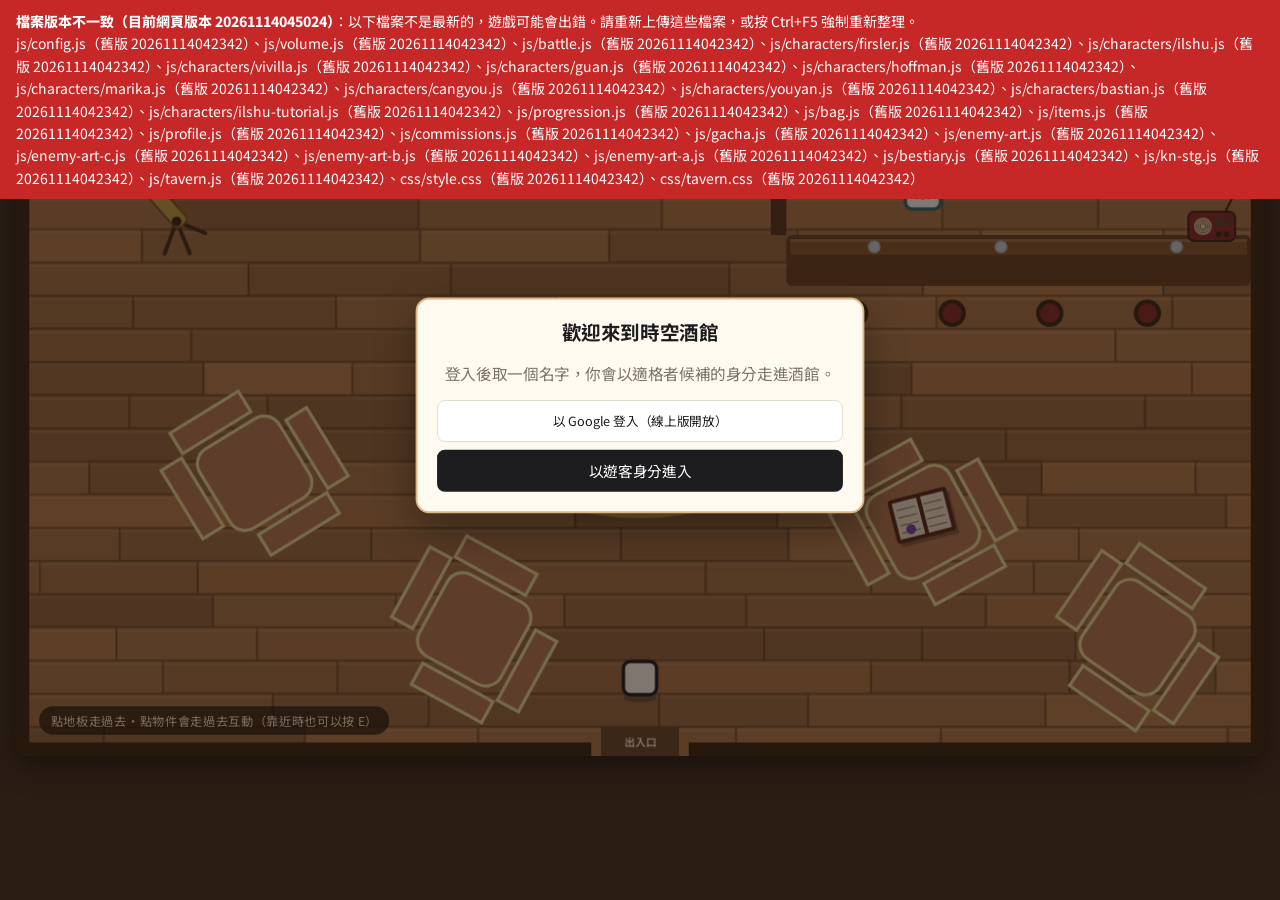
==== index.html @ 417e9118 "Add files via upload" ====
<!doctype html>
<html lang="zh-Hant">
<head>
<meta charset="utf-8">
<meta name="build" content="20261114045024">
<meta name="viewport" content="width=device-width, initial-scale=1">
<title>時空酒館</title>
<!-- 入口直接進時空酒館（原本的選角頁已經拿掉：選角在酒館的適格者名牌架，戰鬥測試在時空委託欄的「戰鬥測試」分頁） -->
<meta http-equiv="refresh" content="0; url=tavern.html">
<style>body{margin:0;background:#1f2933;color:#f2e6cc;font-family:system-ui,sans-serif;display:grid;place-items:center;height:100vh}a{color:#f2d79a}</style>
</head>
<body>
<p>正在前往時空酒館……（沒有自動跳轉的話，請點 <a href="tavern.html">這裡</a>）</p>
<script>location.replace("tavern.html" + location.search + location.hash);</script>
</body>
</html>
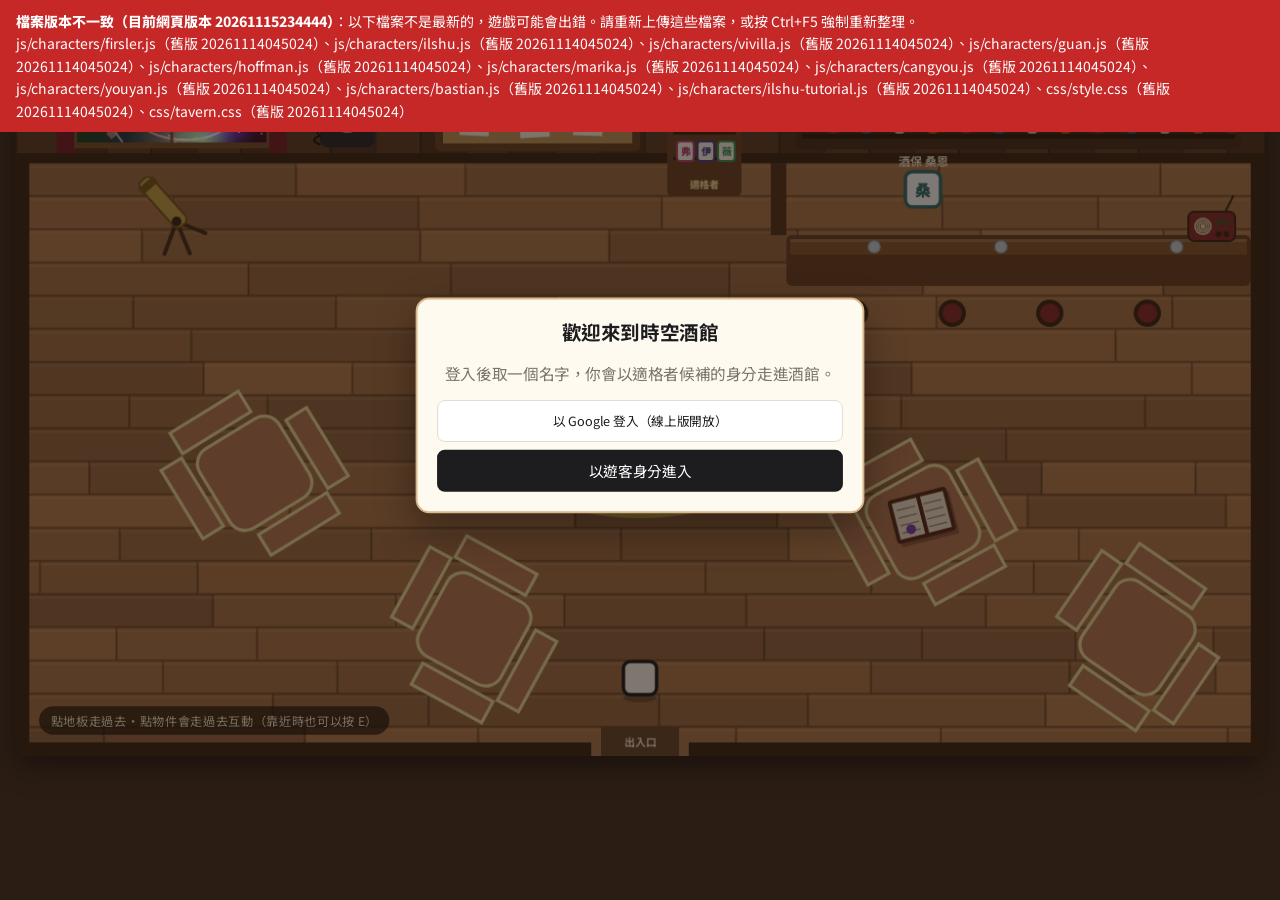
==== commit 5c420934: "Add files via upload" ====
--- a/index.html
+++ b/index.html
@@ -2,7 +2,7 @@
 <html lang="zh-Hant">
 <head>
 <meta charset="utf-8">
-<meta name="build" content="20261114045024">
+<meta name="build" content="20261115234444">
 <meta name="viewport" content="width=device-width, initial-scale=1">
 <title>時空酒館</title>
 <!-- 入口直接進時空酒館（原本的選角頁已經拿掉：選角在酒館的適格者名牌架，戰鬥測試在時空委託欄的「戰鬥測試」分頁） -->
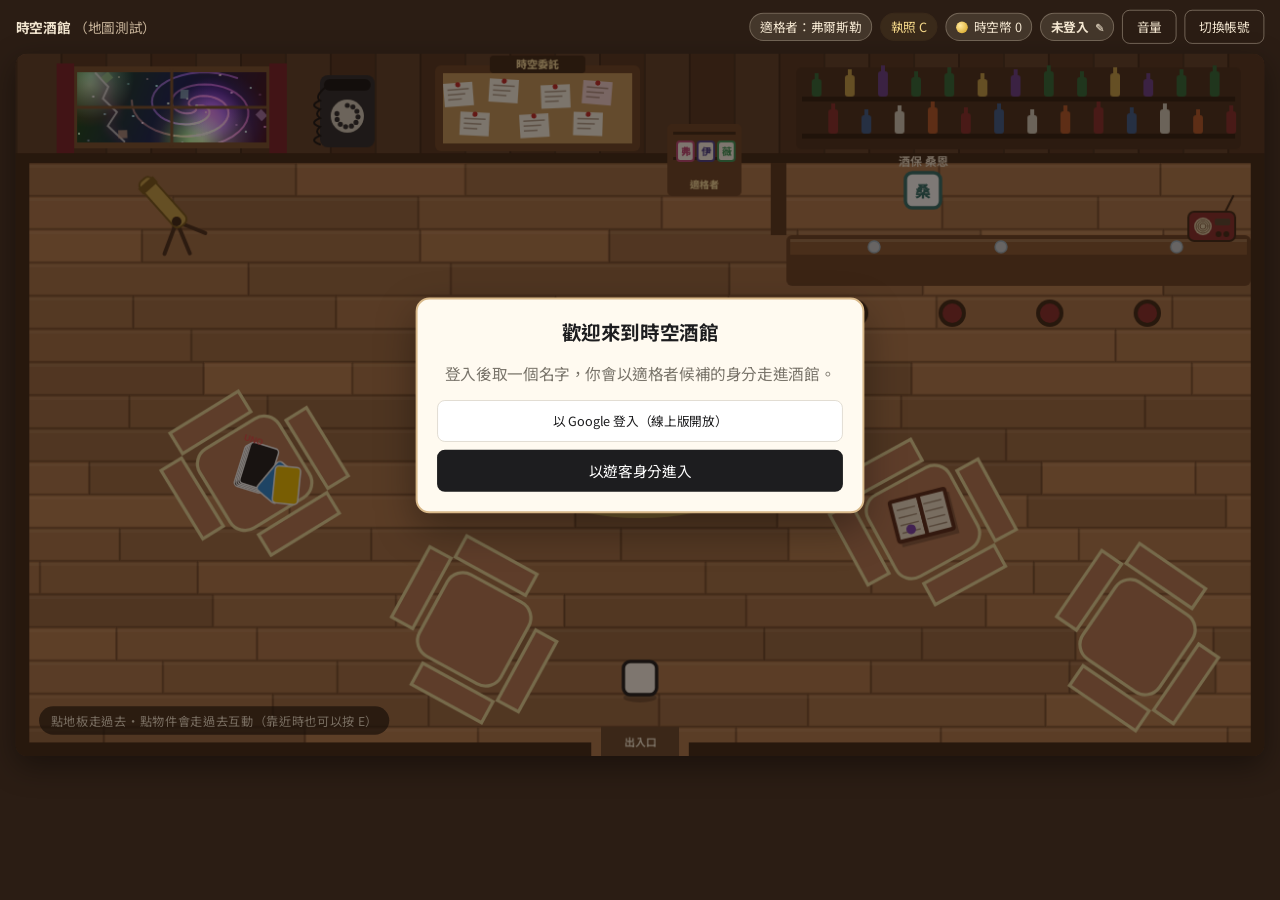
==== commit fb8b3501: "Add files via upload" ====
--- a/index.html
+++ b/index.html
@@ -2,7 +2,7 @@
 <html lang="zh-Hant">
 <head>
 <meta charset="utf-8">
-<meta name="build" content="20261115234444">
+<meta name="build" content="20261116002724">
 <meta name="viewport" content="width=device-width, initial-scale=1">
 <title>時空酒館</title>
 <!-- 入口直接進時空酒館（原本的選角頁已經拿掉：選角在酒館的適格者名牌架，戰鬥測試在時空委託欄的「戰鬥測試」分頁） -->
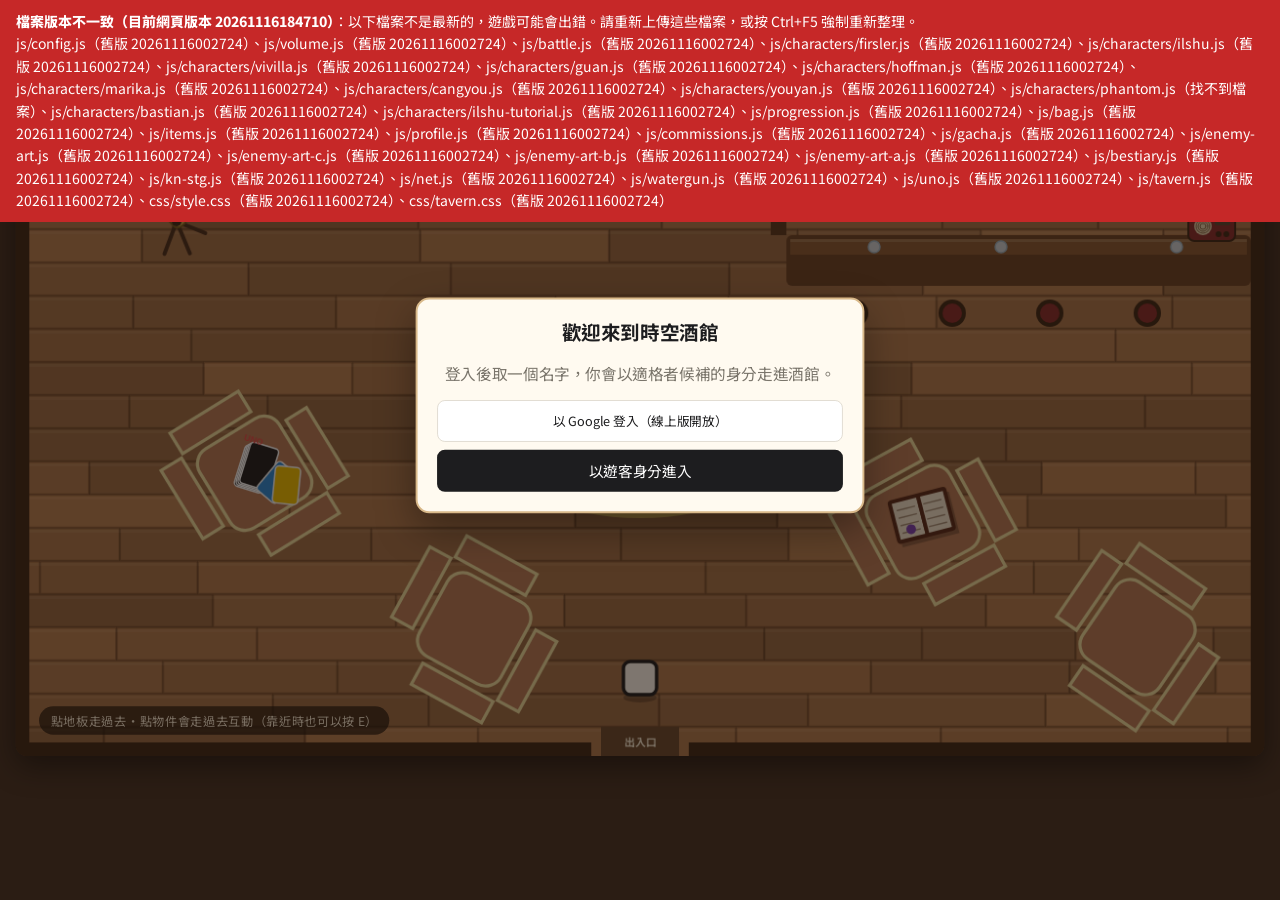
==== commit be834d15: "Add files via upload" ====
--- a/index.html
+++ b/index.html
@@ -2,7 +2,7 @@
 <html lang="zh-Hant">
 <head>
 <meta charset="utf-8">
-<meta name="build" content="20261116002724">
+<meta name="build" content="20261116184710">
 <meta name="viewport" content="width=device-width, initial-scale=1">
 <title>時空酒館</title>
 <!-- 入口直接進時空酒館（原本的選角頁已經拿掉：選角在酒館的適格者名牌架，戰鬥測試在時空委託欄的「戰鬥測試」分頁） -->
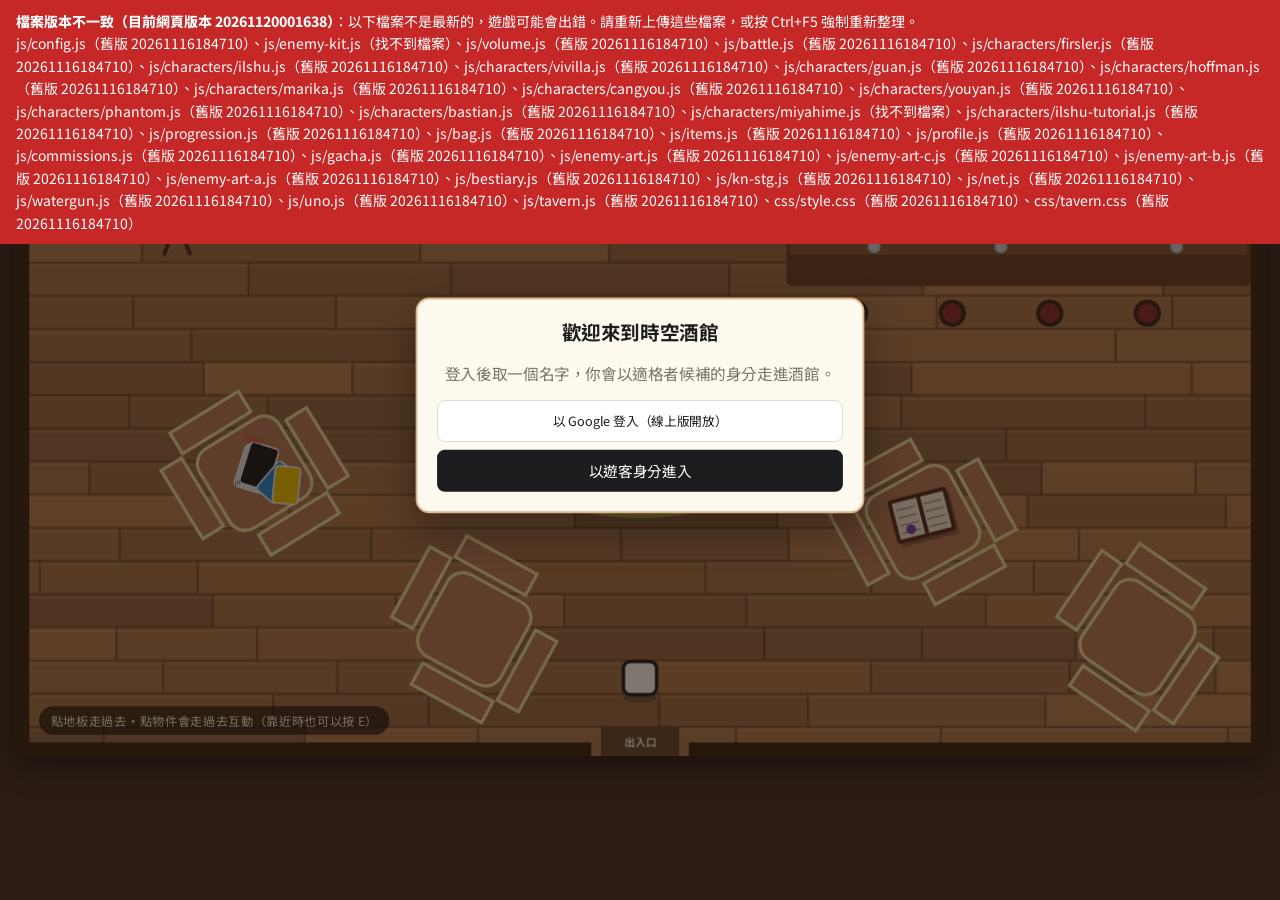
==== commit 51ec6021: "Add files via upload" ====
--- a/index.html
+++ b/index.html
@@ -2,7 +2,7 @@
 <html lang="zh-Hant">
 <head>
 <meta charset="utf-8">
-<meta name="build" content="20261116184710">
+<meta name="build" content="20261120001638">
 <meta name="viewport" content="width=device-width, initial-scale=1">
 <title>時空酒館</title>
 <!-- 入口直接進時空酒館（原本的選角頁已經拿掉：選角在酒館的適格者名牌架，戰鬥測試在時空委託欄的「戰鬥測試」分頁） -->
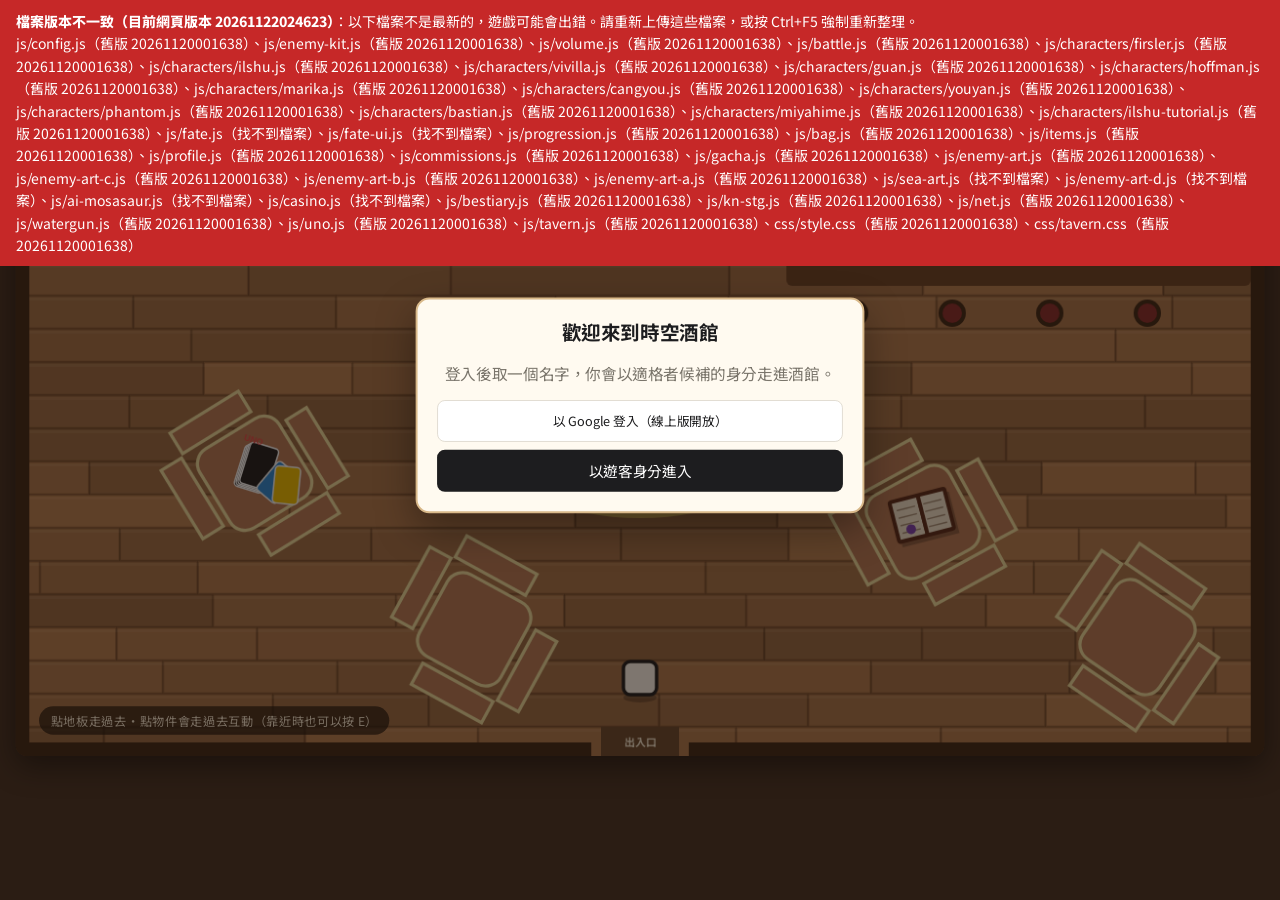
==== commit d09f9285: "Add files via upload" ====
--- a/index.html
+++ b/index.html
@@ -2,7 +2,7 @@
 <html lang="zh-Hant">
 <head>
 <meta charset="utf-8">
-<meta name="build" content="20261120001638">
+<meta name="build" content="20261122024623">
 <meta name="viewport" content="width=device-width, initial-scale=1">
 <title>時空酒館</title>
 <!-- 入口直接進時空酒館（原本的選角頁已經拿掉：選角在酒館的適格者名牌架，戰鬥測試在時空委託欄的「戰鬥測試」分頁） -->
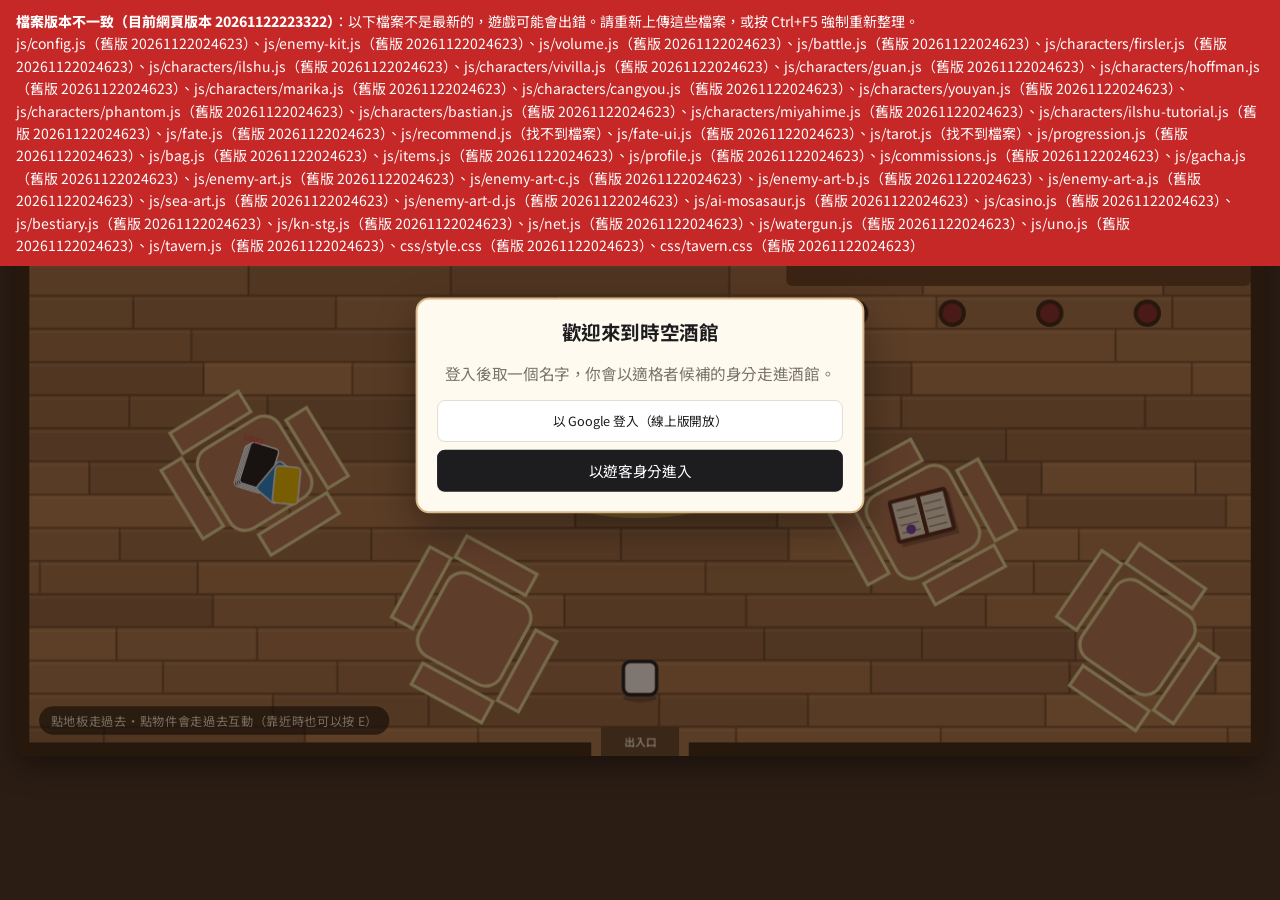
==== commit 6bb5c213: "Add files via upload" ====
--- a/index.html
+++ b/index.html
@@ -2,7 +2,7 @@
 <html lang="zh-Hant">
 <head>
 <meta charset="utf-8">
-<meta name="build" content="20261122024623">
+<meta name="build" content="20261122223322">
 <meta name="viewport" content="width=device-width, initial-scale=1">
 <title>時空酒館</title>
 <!-- 入口直接進時空酒館（原本的選角頁已經拿掉：選角在酒館的適格者名牌架，戰鬥測試在時空委託欄的「戰鬥測試」分頁） -->
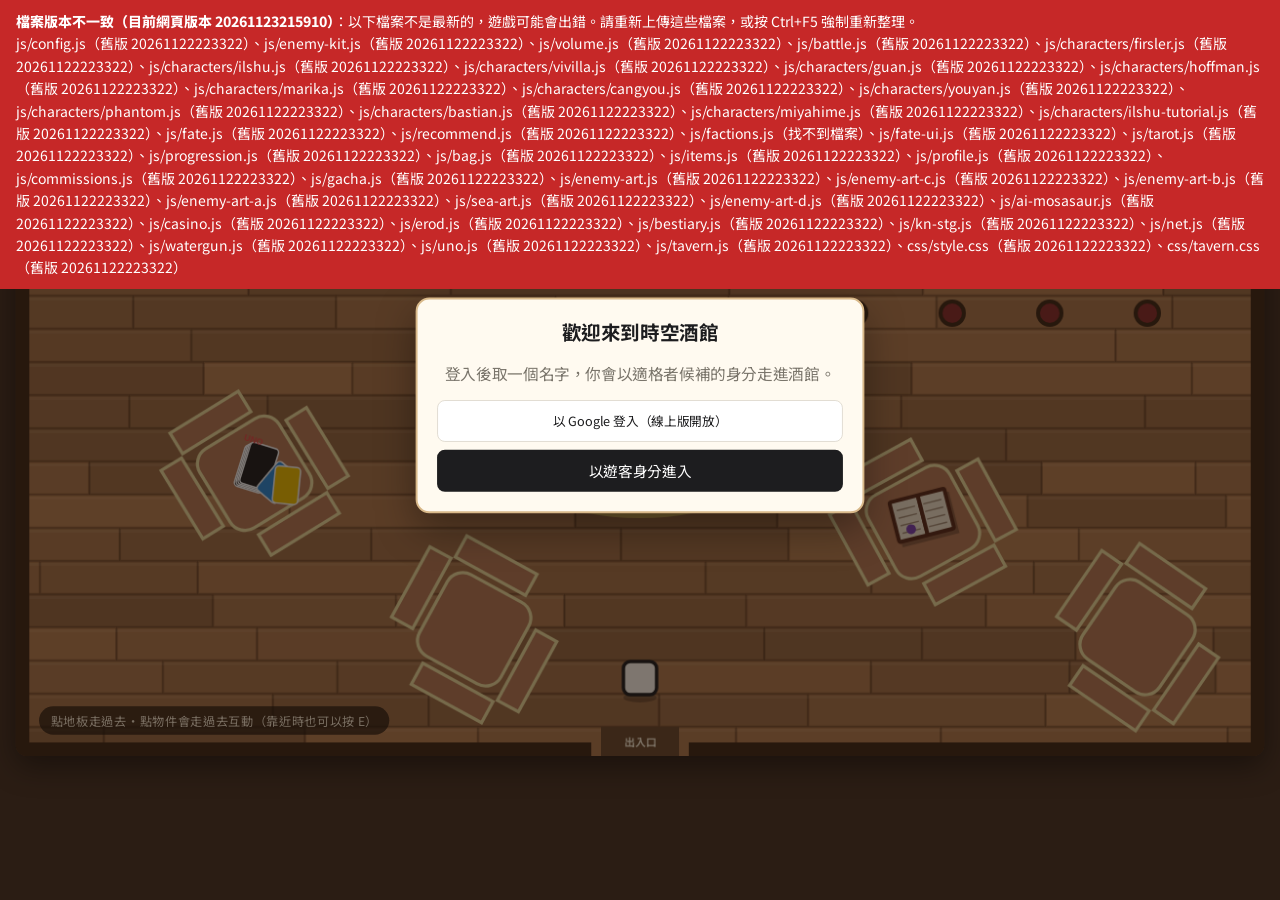
==== commit 73251461: "Add files via upload" ====
--- a/index.html
+++ b/index.html
@@ -2,7 +2,7 @@
 <html lang="zh-Hant">
 <head>
 <meta charset="utf-8">
-<meta name="build" content="20261122223322">
+<meta name="build" content="20261123215910">
 <meta name="viewport" content="width=device-width, initial-scale=1">
 <title>時空酒館</title>
 <!-- 入口直接進時空酒館（原本的選角頁已經拿掉：選角在酒館的適格者名牌架，戰鬥測試在時空委託欄的「戰鬥測試」分頁） -->
